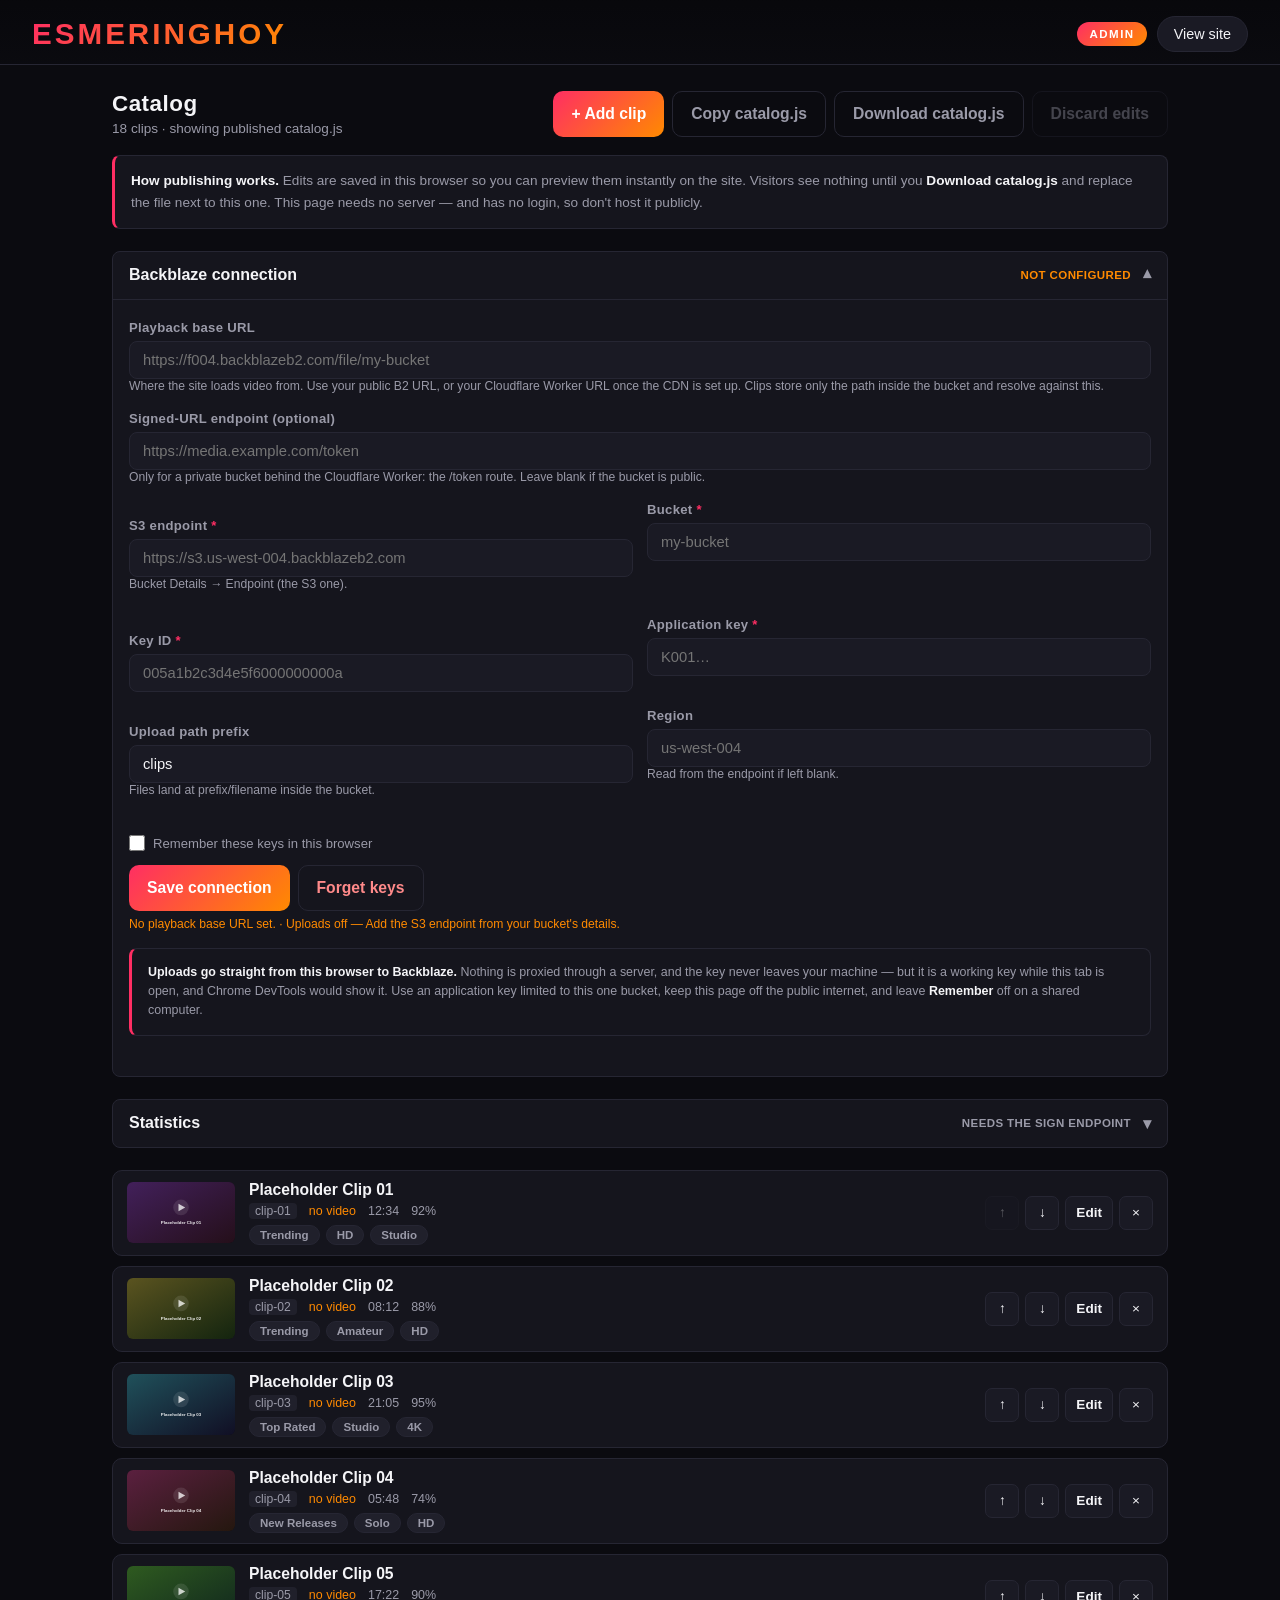
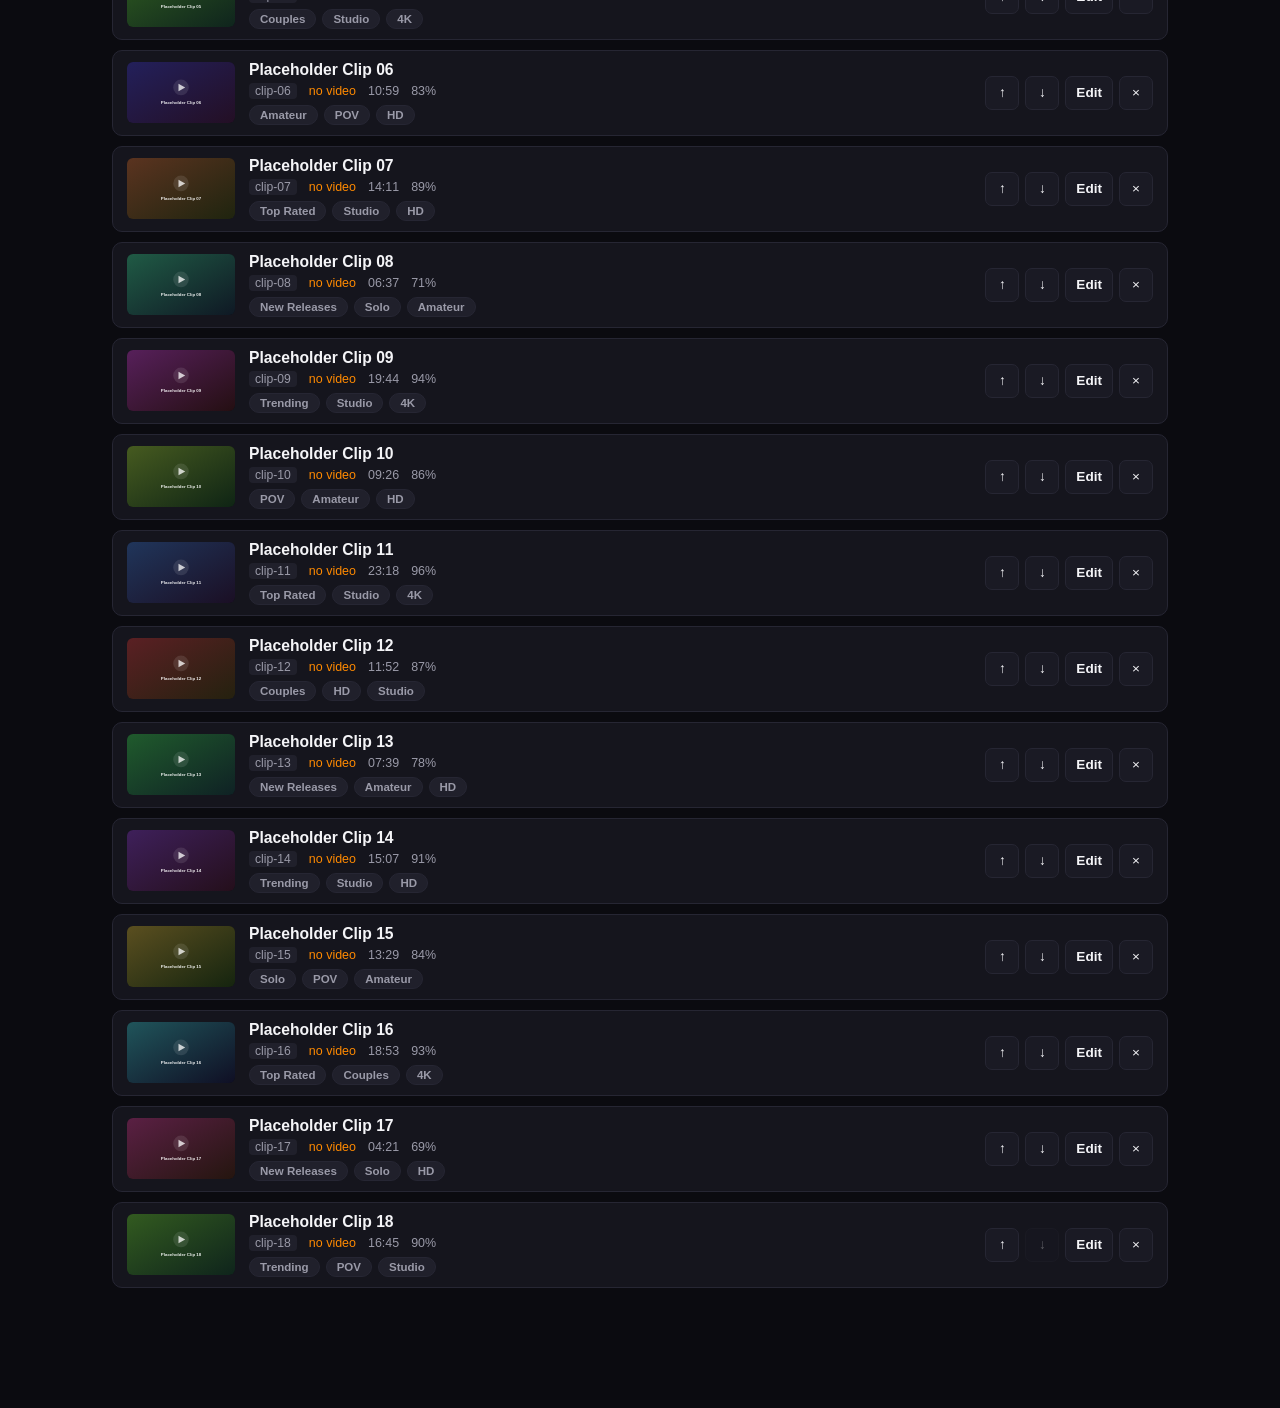
==== admin.html @ 92a1eea9 "Initial commit: catalog site, signed-URL CDN Worker, playback statistics Static video catalog with a" ====
<!DOCTYPE html>
<html lang="en">
<head>
  <meta charset="UTF-8">
  <meta name="viewport" content="width=device-width, initial-scale=1.0, viewport-fit=cover">
  <!-- Keep the admin tool out of search engines -->
  <meta name="robots" content="noindex, nofollow">
  <title>ESMERINGHOY — Catalog Admin</title>
  <link rel="stylesheet" href="style.css">
</head>
<body class="admin-page">

  <div class="site-content">
    <header>
      <div class="brand-row">
        <h1><a href="index.html">ESMERINGHOY</a></h1>
        <div class="search-container">
          <span class="admin-badge">Admin</span>
          <a href="index.html" class="back-btn">View site</a>
        </div>
      </div>
    </header>

    <main class="admin-main">
      <div class="admin-bar">
        <div class="admin-bar-head">
          <h2 class="admin-title">Catalog</h2>
          <p class="admin-status" id="admin-status"></p>
        </div>
        <div class="admin-actions">
          <button type="button" id="btn-add" class="btn-primary">+ Add clip</button>
          <button type="button" id="btn-copy" class="btn-ghost">Copy catalog.js</button>
          <button type="button" id="btn-download" class="btn-ghost">Download catalog.js</button>
          <button type="button" id="btn-reset" class="btn-ghost danger">Discard edits</button>
        </div>
      </div>

      <div class="admin-note">
        <strong>How publishing works.</strong> Edits are saved in this browser so you
        can preview them instantly on the site. Visitors see nothing until you
        <em>Download catalog.js</em> and replace the file next to this one.
        This page needs no server — and has no login, so don't host it publicly.
      </div>

      <details class="admin-panel" id="b2-panel" open>
        <summary>
          <span class="panel-title">Backblaze connection</span>
          <span class="panel-state" id="b2-panel-state"></span>
        </summary>

        <div class="panel-body">
          <div class="field">
            <label for="media-base">Playback base URL</label>
            <input type="text" id="media-base" autocomplete="off"
                   placeholder="https://f004.backblazeb2.com/file/my-bucket">
            <p class="field-hint">
              Where the site loads video from. Use your public B2 URL, or your
              Cloudflare Worker URL once the CDN is set up. Clips store only the
              path inside the bucket and resolve against this.
            </p>
          </div>

          <div class="field">
            <label for="media-sign-endpoint">Signed-URL endpoint (optional)</label>
            <input type="text" id="media-sign-endpoint" autocomplete="off"
                   placeholder="https://media.example.com/token">
            <p class="field-hint">
              Only for a private bucket behind the Cloudflare Worker: the
              /token route. Leave blank if the bucket is public.
            </p>
          </div>

          <div class="field-row">
            <div class="field">
              <label for="b2-endpoint">S3 endpoint <span class="req">*</span></label>
              <input type="text" id="b2-endpoint" autocomplete="off"
                     placeholder="https://s3.us-west-004.backblazeb2.com">
              <p class="field-hint">Bucket Details → Endpoint (the S3 one).</p>
            </div>
            <div class="field">
              <label for="b2-bucket">Bucket <span class="req">*</span></label>
              <input type="text" id="b2-bucket" autocomplete="off" placeholder="my-bucket">
            </div>
          </div>

          <div class="field-row">
            <div class="field">
              <label for="b2-key-id">Key ID <span class="req">*</span></label>
              <input type="text" id="b2-key-id" autocomplete="off" placeholder="005a1b2c3d4e5f6000000000a">
            </div>
            <div class="field">
              <label for="b2-app-key">Application key <span class="req">*</span></label>
              <input type="password" id="b2-app-key" autocomplete="new-password" placeholder="K001…">
            </div>
          </div>

          <div class="field-row">
            <div class="field">
              <label for="b2-prefix">Upload path prefix</label>
              <input type="text" id="b2-prefix" autocomplete="off" placeholder="clips">
              <p class="field-hint">Files land at prefix/filename inside the bucket.</p>
            </div>
            <div class="field">
              <label for="b2-region">Region</label>
              <input type="text" id="b2-region" autocomplete="off" placeholder="us-west-004">
              <p class="field-hint">Read from the endpoint if left blank.</p>
            </div>
          </div>

          <label class="check">
            <input type="checkbox" id="b2-remember">
            Remember these keys in this browser
          </label>

          <div class="admin-actions panel-actions">
            <button type="button" id="btn-save-b2" class="btn-primary">Save connection</button>
            <button type="button" id="btn-forget-b2" class="btn-ghost danger">Forget keys</button>
          </div>

          <p class="field-hint" id="b2-status"></p>

          <div class="admin-note subtle">
            <strong>Uploads go straight from this browser to Backblaze.</strong>
            Nothing is proxied through a server, and the key never leaves your
            machine — but it is a working key while this tab is open, and Chrome
            DevTools would show it. Use an application key limited to this one
            bucket, keep this page off the public internet, and leave
            <em>Remember</em> off on a shared computer.
          </div>
        </div>
      </details>

      <details class="admin-panel" id="stats-panel">
        <summary>
          <span class="panel-title">Statistics</span>
          <span class="panel-state" id="stats-panel-state">not loaded</span>
        </summary>

        <div class="panel-body">
          <div class="field-row">
            <div class="field">
              <label for="stats-endpoint">Statistics endpoint</label>
              <input type="text" id="stats-endpoint" autocomplete="off"
                     placeholder="https://media.example.com/stats">
              <p class="field-hint">
                The Worker's <code>/stats</code> route. Derived from the signed-URL
                endpoint above; set it here only if you have moved it.
              </p>
            </div>
            <div class="field">
              <label for="stats-token">Statistics password <span class="req">*</span></label>
              <input type="password" id="stats-token" autocomplete="new-password" placeholder="STATS_TOKEN">
              <p class="field-hint">
                The <code>STATS_TOKEN</code> you set on the Worker. It stays in this
                browser — it is never written into catalog.js.
              </p>
            </div>
          </div>

          <div class="field-row">
            <div class="field">
              <label for="stats-range">Date range</label>
              <select id="stats-range">
                <option value="1">Today (24 hours)</option>
                <option value="7" selected>Last 7 days</option>
                <option value="30">Last 30 days</option>
                <option value="90">Last 90 days</option>
                <option value="0">All time</option>
              </select>
            </div>
            <div class="field">
              <label for="stats-clip-filter">Single clip</label>
              <select id="stats-clip-filter"><option value="">All clips</option></select>
            </div>
          </div>

          <label class="check">
            <input type="checkbox" id="stats-remember">
            Remember the password in this browser
          </label>

          <label class="check">
            <input type="checkbox" id="stats-self">
            Don't count my own views (this browser only)
          </label>

          <div class="admin-actions panel-actions">
            <button type="button" id="btn-stats-load" class="btn-primary">Load statistics</button>
            <button type="button" id="btn-stats-clear" class="btn-ghost danger">Forget password</button>
          </div>

          <p class="field-hint" id="stats-status"></p>
          <div class="admin-note subtle" id="stats-help" hidden></div>

          <div id="stats-results" hidden>
            <div class="stat-grid" id="stats-totals"></div>

            <h3 class="stat-heading">Views per day</h3>
            <div class="stat-chart" id="stats-daily"></div>

            <h3 class="stat-heading">Per clip</h3>
            <div class="stat-table-wrap">
              <table class="stat-table" id="stats-clips">
                <thead>
                  <tr>
                    <th>Clip</th>
                    <th class="num">Views</th>
                    <th class="num">Watch time</th>
                    <th class="num">Avg/view</th>
                    <th class="num">Finished</th>
                    <th class="num">Viewers</th>
                    <th>Last view</th>
                  </tr>
                </thead>
                <tbody></tbody>
              </table>
            </div>
            <p class="field-hint" id="stats-where"></p>

            <div class="admin-actions panel-actions">
              <button type="button" id="btn-stats-apply" class="btn-ghost">
                Copy measured views into the catalog
              </button>
            </div>
          </div>

          <div class="admin-note subtle">
            <strong>Where these numbers come from.</strong> Every playback session
            reports to the CDN Worker, which stores one row per view and counts
            forward watch time only — up to what the session could really have
            played. The <em>Views</em> field in the clip editor is a separate,
            human-entered number that visitors see on the site; use the button
            above to copy measured views into it when you want them to match.
          </div>
        </div>
      </details>

      <div class="admin-list" id="admin-list"></div>
    </main>
  </div>

  <!-- ---------- clip editor ---------- -->
  <div class="editor-overlay" id="editor" hidden>
    <div class="editor-card" role="dialog" aria-modal="true" aria-labelledby="editor-title">
      <h2 id="editor-title">Add clip</h2>

      <form id="editor-form">
        <div class="field">
          <label for="f-title">Title <span class="req">*</span></label>
          <input type="text" id="f-title" autocomplete="off" required>
        </div>

        <div class="field-row">
          <div class="field">
            <label for="f-id">ID (URL slug)</label>
            <input type="text" id="f-id" autocomplete="off" placeholder="auto from title">
          </div>
          <div class="field">
            <label for="f-duration">Duration</label>
            <input type="text" id="f-duration" autocomplete="off" placeholder="12:34">
          </div>
        </div>

        <div class="field">
          <label for="f-poster">Thumbnail URL</label>
          <input type="text" id="f-poster" autocomplete="off" placeholder="https://… (blank = generated placeholder)">
          <div class="thumb-preview" id="thumb-preview"></div>
        </div>

        <div class="field-row">
          <div class="field">
            <label for="f-views">Views</label>
            <input type="number" id="f-views" min="0" step="1">
          </div>
          <div class="field">
            <label for="f-rating">Rating (0–100)</label>
            <input type="number" id="f-rating" min="0" max="100" step="1">
          </div>
          <div class="field">
            <label for="f-added">Added</label>
            <input type="date" id="f-added">
          </div>
        </div>

        <div class="field">
          <label for="f-tags">Tags</label>
          <input type="text" id="f-tags" autocomplete="off" placeholder="Trending, HD, Studio">
          <p class="field-hint">Comma separated. Tags become the category nav on the site.</p>
        </div>

        <div class="field">
          <label for="f-video">Video URL</label>
          <input type="text" id="f-video" autocomplete="off"
                 placeholder="https://… or clips/myclip.mp4">
          <p class="field-hint" id="f-video-preview"></p>
          <p class="field-hint">
            Paste a full URL, or just the path inside your bucket — it resolves
            against the playback base URL. mp4 and m3u8 both work; an m3u8 gets
            automatic quality switching.
          </p>
        </div>

        <div class="field upload-field" id="upload-field">
          <label>Upload a video file</label>
          <div class="upload-drop" id="upload-drop">
            <p class="upload-hint">Drag a video here, or</p>
            <label class="file-btn" for="f-file">Choose a file</label>
            <input type="file" id="f-file" accept="video/*" hidden>
            <p class="upload-picked" id="upload-picked">No file chosen yet.</p>
          </div>

          <label class="check">
            <input type="checkbox" id="f-grab-poster" checked>
            Grab a thumbnail frame from the video
          </label>

          <div class="upload-actions">
            <button type="button" id="btn-upload" class="btn-primary" disabled>Upload to Backblaze</button>
            <button type="button" id="btn-cancel-upload" class="btn-ghost" hidden>Cancel</button>
          </div>

          <div class="upload-progress" id="upload-progress" hidden>
            <div class="upload-bar" id="upload-bar"></div>
          </div>
          <p class="upload-status" id="upload-status"></p>
        </div>

        <p class="editor-error" id="editor-error" hidden></p>

        <div class="editor-footer">
          <button type="button" id="btn-cancel" class="btn-ghost">Cancel</button>
          <button type="submit" id="btn-save" class="btn-primary">Save clip</button>
        </div>
      </form>
    </div>
  </div>

  <script src="catalog.js"></script>
  <script src="data.js"></script>
  <script src="store.js"></script>
  <script src="signv4.js"></script>
  <script src="admin.js"></script>
</body>
</html>
---- style.css ----
:root {
  --bg-color: #0b0b10;
  --bg-elevated: #15151d;
  --card-bg: #15151d;
  --card-bg-hover: #1c1c26;
  --accent: #ff2e63;
  --accent-2: #ff8a00;
  --accent-grad: linear-gradient(135deg, var(--accent), var(--accent-2));
  --text-main: #f4f4f7;
  --text-muted: #9a9aa8;
  --border-color: #262633;
  --radius: 10px;
}

* {
  box-sizing: border-box;
  margin: 0;
  padding: 0;
  font-family: 'Segoe UI', Tahoma, Geneva, Verdana, sans-serif;
}

[hidden] { display: none !important; }

body {
  background-color: var(--bg-color);
  color: var(--text-main);
  min-height: 100vh;
  padding-bottom: 60px;
}

html.age-locked body {
  overflow: hidden;
}

a { color: inherit; }

/* ---------------- Header ---------------- */
header {
  background: linear-gradient(to bottom, rgba(8, 8, 12, 0.98), rgba(11, 11, 16, 0.94));
  border-bottom: 1px solid var(--border-color);
  position: sticky;
  top: 0;
  z-index: 100;
  backdrop-filter: blur(8px);
}

.brand-row {
  display: flex;
  justify-content: space-between;
  align-items: center;
  gap: 20px;
  padding: 16px 32px 12px;
}

header h1 {
  font-size: 1.85rem;
  font-weight: 800;
  letter-spacing: 3px;
  text-transform: uppercase;
  background: var(--accent-grad);
  -webkit-background-clip: text;
  background-clip: text;
  color: transparent;
}

header h1 a { text-decoration: none; }

.search-container {
  display: flex;
  align-items: center;
  gap: 10px;
  flex-wrap: wrap;
}

#search-input {
  background-color: #1a1a24;
  color: var(--text-main);
  border: 1px solid var(--border-color);
  padding: 10px 18px;
  border-radius: 22px;
  font-size: 0.95rem;
  outline: none;
  width: 260px;
  transition: border-color 0.25s ease, box-shadow 0.25s ease, width 0.25s ease;
}

#search-input:focus {
  border-color: var(--accent);
  box-shadow: 0 0 0 3px rgba(255, 46, 99, 0.18);
  width: 300px;
}

#sort-select {
  background-color: #1a1a24;
  color: var(--text-main);
  border: 1px solid var(--border-color);
  padding: 10px 14px;
  border-radius: 22px;
  font-size: 0.9rem;
  outline: none;
  cursor: pointer;
}

#sort-select:focus { border-color: var(--accent); }

.back-btn {
  color: var(--text-main);
  text-decoration: none;
  background-color: #1a1a24;
  padding: 9px 16px;
  border-radius: 22px;
  border: 1px solid var(--border-color);
  font-size: 0.9rem;
  transition: background 0.25s ease, border-color 0.25s ease;
}

.back-btn:hover {
  background: var(--accent-grad);
  border-color: transparent;
  color: #fff;
}

/* ---------------- Category nav ---------------- */
.category-nav {
  display: flex;
  gap: 6px;
  padding: 0 26px 10px;
  overflow-x: auto;
  scrollbar-width: none;
}

.category-nav::-webkit-scrollbar { display: none; }

.cat-link {
  flex: 0 0 auto;
  text-decoration: none;
  color: var(--text-muted);
  font-size: 0.9rem;
  font-weight: 600;
  padding: 7px 14px;
  border-radius: 18px;
  border: 1px solid transparent;
  transition: all 0.2s ease;
  white-space: nowrap;
}

.cat-link:hover {
  color: var(--text-main);
  background-color: var(--card-bg);
}

.cat-link.active {
  color: #fff;
  background: var(--accent-grad);
}

/* ---------------- Results bar ---------------- */
.results-bar {
  max-width: 1440px;
  margin: 22px auto 0;
  padding: 0 32px;
  display: flex;
  justify-content: space-between;
  align-items: center;
  color: var(--text-muted);
  font-size: 0.9rem;
}

.rta-label {
  font-size: 0.75rem;
  letter-spacing: 1px;
  text-transform: uppercase;
  border: 1px solid var(--border-color);
  border-radius: 12px;
  padding: 4px 10px;
}

/* ---------------- Grid ---------------- */
.container {
  max-width: 1440px;
  margin: 18px auto 0;
  padding: 0 32px;
  display: grid;
  grid-template-columns: repeat(4, 1fr);
  gap: 22px;
}

.video-card {
  background-color: var(--card-bg);
  border-radius: var(--radius);
  overflow: hidden;
  border: 1px solid var(--border-color);
  transition: transform 0.25s ease, box-shadow 0.25s ease, border-color 0.25s ease, background 0.25s ease;
  display: flex;
  flex-direction: column;
}

.video-card.clickable { cursor: pointer; }

.video-card:hover,
.video-card:focus-visible {
  transform: translateY(-6px);
  background-color: var(--card-bg-hover);
  border-color: #3a3a4a;
  box-shadow: 0 14px 28px rgba(0, 0, 0, 0.75), 0 0 18px rgba(255, 46, 99, 0.18);
  outline: none;
}

.thumb {
  position: relative;
  width: 100%;
  padding-bottom: 56.25%; /* 16:9 */
  background-color: #0d0d13;
  overflow: hidden;
}

.poster {
  position: absolute;
  inset: 0;
  width: 100%;
  height: 100%;
  object-fit: cover;
  display: block;
  transition: transform 0.35s ease;
}

.video-card:hover .poster { transform: scale(1.06); }

.badge {
  position: absolute;
  font-size: 0.7rem;
  font-weight: 700;
  letter-spacing: 0.5px;
  padding: 3px 7px;
  border-radius: 5px;
  background: rgba(0, 0, 0, 0.78);
  color: #fff;
}

.badge.quality {
  top: 8px;
  left: 8px;
  background: var(--accent-grad);
  text-transform: uppercase;
}

.badge.duration {
  bottom: 8px;
  right: 8px;
  font-variant-numeric: tabular-nums;
}

.thumb-overlay {
  position: absolute;
  inset: 0;
  display: flex;
  align-items: center;
  justify-content: center;
  background: rgba(8, 8, 12, 0.35);
  opacity: 0;
  transition: opacity 0.25s ease;
}

.video-card:hover .thumb-overlay { opacity: 1; }

.play-icon {
  width: 52px;
  height: 52px;
  border-radius: 50%;
  display: grid;
  place-items: center;
  font-size: 1.1rem;
  color: #fff;
  background: var(--accent-grad);
  padding-left: 4px;
  box-shadow: 0 6px 18px rgba(255, 46, 99, 0.45);
}

.video-info {
  padding: 12px 14px 14px;
  display: flex;
  flex-direction: column;
  gap: 8px;
}

.video-title {
  font-size: 0.98rem;
  font-weight: 600;
  line-height: 1.3;
  color: var(--text-main);
  display: -webkit-box;
  -webkit-line-clamp: 2;
  -webkit-box-orient: vertical;
  overflow: hidden;
}

.video-meta {
  display: flex;
  flex-wrap: wrap;
  gap: 10px;
  font-size: 0.78rem;
  color: var(--text-muted);
}

.tag-chip {
  align-self: flex-start;
  font-size: 0.72rem;
  font-weight: 600;
  text-decoration: none;
  color: var(--text-muted);
  background-color: #20202b;
  border: 1px solid var(--border-color);
  padding: 3px 10px;
  border-radius: 12px;
  transition: all 0.2s ease;
}

.tag-chip:hover {
  color: #fff;
  background: var(--accent-grad);
  border-color: transparent;
}

/* ---------------- Player page ---------------- */
.player-wrapper {
  max-width: 1000px;
  margin: 26px auto;
  padding: 0 22px;
}

.player-heading {
  display: flex;
  align-items: center;
  gap: 12px;
  margin-bottom: 14px;
}

.featured-title {
  font-size: 1.7rem;
  line-height: 1.2;
}

.player-heading .badge.quality {
  position: static;
}

/* ---------------- Native video player ---------------- */
.video-container {
  position: relative;
  width: 100%;
  aspect-ratio: 16 / 9;
  background-color: #000;
  border-radius: var(--radius);
  overflow: hidden;
  border: 1px solid var(--border-color);
}

.vp-video {
  display: block;
  width: 100%;
  height: 100%;
  object-fit: contain;
  background-color: #000;
  cursor: pointer;
}

.vp-message {
  position: absolute;
  inset: 0;
  display: grid;
  place-items: center;
  text-align: center;
  padding: 20px;
  color: var(--text-muted);
  font-size: 0.95rem;
  letter-spacing: 1px;
  text-transform: uppercase;
  background:
    radial-gradient(circle at 50% 40%, rgba(255, 46, 99, 0.14), transparent 60%),
    #08080c;
}

/* ---- control bar ---- */
.vp-controls {
  position: absolute;
  left: 0;
  right: 0;
  bottom: 0;
  display: flex;
  align-items: center;
  gap: 10px;
  padding: 10px 14px calc(10px + env(safe-area-inset-bottom));
  background: linear-gradient(to top, rgba(0, 0, 0, 0.88), rgba(0, 0, 0, 0.45) 55%, transparent);
  transition: opacity 0.25s ease, transform 0.25s ease;
}

.video-container.controls-hidden .vp-controls {
  opacity: 0;
  transform: translateY(8px);
  pointer-events: none;
}

.vp-btn {
  flex: 0 0 auto;
  display: grid;
  place-items: center;
  width: 40px;
  height: 40px;
  padding: 0;
  border: 0;
  border-radius: 50%;
  background: transparent;
  color: #fff;
  cursor: pointer;
  transition: background 0.18s ease, transform 0.12s ease;
}

.vp-btn:hover { background: rgba(255, 255, 255, 0.16); }
.vp-btn:active { transform: scale(0.94); }
.vp-btn:focus-visible { outline: 2px solid #fff; outline-offset: 2px; }

.vp-btn .ico {
  width: 20px;
  height: 20px;
  fill: currentColor;
  display: none;
}

/* Only the icon matching the current player state is shown. */
.video-container:not(.is-playing) .vp-play .ico-play { display: block; }
.video-container.is-playing .vp-play .ico-pause { display: block; }
.video-container:not(.is-muted) .vp-mute .ico-volon { display: block; }
.video-container.is-muted .vp-mute .ico-voloff { display: block; }
.video-container:not(.is-fullscreen) .vp-full .ico-fs { display: block; }
.video-container.is-fullscreen .vp-full .ico-fsexit { display: block; }

/* ---- seek bar (filled portion driven by --progress) ---- */
.vp-seek {
  flex: 1 1 auto;
  min-width: 0;
  height: 4px;
  margin: 0;
  border-radius: 3px;
  cursor: pointer;
  appearance: none;
  -webkit-appearance: none;
  background: linear-gradient(
    to right,
    #fff 0%, #fff var(--progress, 0%),
    rgba(255, 255, 255, 0.32) var(--progress, 0%), rgba(255, 255, 255, 0.32) 100%
  );
}

.vp-seek:disabled { opacity: 0.5; cursor: default; }

.vp-seek::-webkit-slider-thumb {
  -webkit-appearance: none;
  appearance: none;
  width: 13px;
  height: 13px;
  border: 0;
  border-radius: 50%;
  background: #fff;
  box-shadow: 0 0 4px rgba(0, 0, 0, 0.6);
}

.vp-seek::-moz-range-thumb {
  width: 13px;
  height: 13px;
  border: 0;
  border-radius: 50%;
  background: #fff;
}

.vp-seek::-moz-range-track {
  height: 4px;
  border-radius: 3px;
  background: transparent;
}

.vp-time {
  flex: 0 0 auto;
  color: #fff;
  font-size: 0.82rem;
  font-variant-numeric: tabular-nums;
  white-space: nowrap;
  opacity: 0.95;
}

/* ---- fullscreen ---- */
.video-container.is-fullscreen {
  border: 0;
  border-radius: 0;
  aspect-ratio: auto;
  height: 100%;
}

body.has-fullscreen { overflow: hidden; }

.video-details {
  display: flex;
  justify-content: space-between;
  align-items: center;
  flex-wrap: wrap;
  gap: 14px;
  margin-top: 16px;
  padding-bottom: 16px;
  border-bottom: 1px solid var(--border-color);
}

.video-details .video-meta { font-size: 0.85rem; }

.tag-list {
  display: flex;
  flex-wrap: wrap;
  gap: 8px;
}

.player-note {
  margin-top: 14px;
  font-size: 0.85rem;
  color: var(--text-muted);
  background-color: var(--card-bg);
  border: 1px dashed var(--border-color);
  border-radius: 8px;
  padding: 10px 14px;
}

.suggestions-section {
  max-width: 1440px;
  margin: 40px auto 0;
  border-top: 1px solid var(--border-color);
  padding-top: 26px;
}

.section-heading {
  padding: 0 32px;
  color: var(--text-muted);
  font-size: 1.1rem;
  text-transform: uppercase;
  letter-spacing: 1px;
}

.suggestions-section .container { margin-top: 18px; }

/* ---------------- Footer ---------------- */
footer {
  max-width: 1440px;
  margin: 50px auto 0;
  padding: 24px 32px 0;
  border-top: 1px solid var(--border-color);
  color: var(--text-muted);
  font-size: 0.82rem;
  display: flex;
  flex-direction: column;
  gap: 8px;
}

footer code {
  background-color: #1a1a24;
  padding: 1px 6px;
  border-radius: 4px;
  font-size: 0.8rem;
}

.footer-note { opacity: 0.75; }

/* ---------------- Pagination ---------------- */
.pagination-container {
  display: flex;
  justify-content: center;
  align-items: center;
  gap: 8px;
  margin: 36px auto 20px;
  flex-wrap: wrap;
}

.page-btn {
  background-color: #1a1a24;
  color: var(--text-main);
  border: 1px solid var(--border-color);
  padding: 8px 15px;
  border-radius: 8px;
  cursor: pointer;
  font-size: 0.92rem;
  transition: all 0.2s ease;
}

.page-btn:hover:not(:disabled) {
  background: var(--accent-grad);
  border-color: transparent;
}

.page-btn.active {
  background: var(--accent-grad);
  border-color: transparent;
  font-weight: 700;
}

.page-btn:disabled {
  opacity: 0.35;
  cursor: not-allowed;
}

.page-gap { color: var(--text-muted); padding: 0 4px; }

.no-results {
  grid-column: 1 / -1;
  text-align: center;
  color: var(--text-muted);
  font-size: 1.1rem;
  padding: 60px 0;
}

/* ---------------- Age gate ---------------- */
#age-gate {
  position: fixed;
  inset: 0;
  z-index: 9999;
  display: grid;
  place-items: center;
  padding: 24px;
  background:
    radial-gradient(circle at 50% 30%, rgba(255, 46, 99, 0.18), transparent 55%),
    rgba(6, 6, 10, 0.985);
  backdrop-filter: blur(6px);
}

.age-gate-card {
  width: 100%;
  max-width: 520px;
  background-color: var(--bg-elevated);
  border: 1px solid var(--border-color);
  border-radius: 16px;
  padding: 34px 32px 26px;
  text-align: center;
  box-shadow: 0 24px 60px rgba(0, 0, 0, 0.7);
}

.age-gate-badge {
  display: inline-grid;
  place-items: center;
  width: 62px;
  height: 62px;
  margin: 0 auto 16px;
  border-radius: 50%;
  background: var(--accent-grad);
  color: #fff;
  font-weight: 800;
  font-size: 1.15rem;
  letter-spacing: 0.5px;
}

.age-gate-card h2 {
  font-size: 1.5rem;
  margin-bottom: 12px;
  letter-spacing: 0.5px;
}

.age-gate-card p {
  color: var(--text-muted);
  font-size: 0.92rem;
  line-height: 1.55;
}

.age-gate-actions {
  display: flex;
  flex-direction: column;
  gap: 10px;
  margin: 22px 0 14px;
}

.btn-primary,
.btn-ghost {
  border: none;
  border-radius: 10px;
  padding: 13px 18px;
  font-size: 0.98rem;
  font-weight: 700;
  cursor: pointer;
  transition: transform 0.15s ease, opacity 0.2s ease, background 0.2s ease;
}

.btn-primary {
  background: var(--accent-grad);
  color: #fff;
}

.btn-primary:hover { transform: translateY(-1px); }

.btn-ghost {
  background-color: transparent;
  color: var(--text-muted);
  border: 1px solid var(--border-color);
}

.btn-ghost:hover { color: var(--text-main); background-color: #1a1a24; }

.age-gate-fineprint { font-size: 0.75rem !important; opacity: 0.65; }

/* ---------------- Responsive ---------------- */
@media (max-width: 1100px) {
  .container { grid-template-columns: repeat(3, 1fr); }
}

@media (max-width: 820px) {
  .brand-row { flex-direction: column; align-items: stretch; }
  header h1 { text-align: center; }
  .search-container { justify-content: center; }
  #search-input, #search-input:focus { width: 100%; }
  .container { grid-template-columns: repeat(2, 1fr); padding: 0 18px; gap: 16px; }
  .results-bar { padding: 0 18px; }
  .category-nav { padding: 0 14px 10px; }
  .section-heading { padding: 0 18px; }
  footer { padding: 20px 18px 0; }
  .featured-title { font-size: 1.35rem; }
}

@media (max-width: 480px) {
  /* Keep two columns on phones — the standard for a thumbnail grid. */
  .video-details { flex-direction: column; align-items: flex-start; }
}

/* Only the narrowest phones fall back to a single column. */
@media (max-width: 340px) {
  .container { grid-template-columns: 1fr; }
}

/* ==========================================================================
   Admin panel
   ========================================================================== */

.admin-page {
  background-color: var(--bg-color);
}

.admin-main {
  max-width: 1100px;
  margin: 26px auto 60px;
  padding: 0 22px;
}

.admin-badge {
  font-size: 0.72rem;
  font-weight: 800;
  letter-spacing: 1.5px;
  text-transform: uppercase;
  padding: 6px 12px;
  border-radius: 20px;
  color: #fff;
  background: var(--accent-grad);
}

.admin-bar {
  display: flex;
  justify-content: space-between;
  align-items: flex-start;
  flex-wrap: wrap;
  gap: 16px;
  margin-bottom: 18px;
}

.admin-title {
  font-size: 1.4rem;
  letter-spacing: 0.5px;
}

.admin-status {
  font-size: 0.85rem;
  color: var(--text-muted);
  margin-top: 4px;
}

.admin-status.dirty { color: var(--accent-2); }

.admin-actions {
  display: flex;
  flex-wrap: wrap;
  gap: 8px;
}

.btn-ghost.small {
  padding: 7px 13px;
  font-size: 0.82rem;
}

.btn-ghost.danger { color: #ff8a8a; }
.btn-ghost.danger:hover { color: #fff; background-color: #3a1620; }

.btn-ghost:disabled {
  opacity: 0.4;
  cursor: not-allowed;
  background-color: transparent;
  color: var(--text-muted);
}

.admin-note {
  background-color: var(--card-bg);
  border: 1px solid var(--border-color);
  border-left: 3px solid var(--accent);
  border-radius: 8px;
  padding: 14px 16px;
  font-size: 0.85rem;
  line-height: 1.6;
  color: var(--text-muted);
  margin-bottom: 22px;
}

.admin-note strong { color: var(--text-main); }
.admin-note em { color: var(--text-main); font-style: normal; font-weight: 600; }

/* ---- clip rows ---- */
.admin-list {
  display: flex;
  flex-direction: column;
  gap: 10px;
}

.admin-row {
  display: flex;
  align-items: center;
  gap: 14px;
  background-color: var(--card-bg);
  border: 1px solid var(--border-color);
  border-radius: var(--radius);
  padding: 10px 14px;
}

.admin-thumb {
  width: 108px;
  height: 61px;
  object-fit: cover;
  border-radius: 6px;
  background-color: #0d0d13;
  flex: 0 0 auto;
}

.admin-row-body { flex: 1 1 auto; min-width: 0; }

.admin-row-title {
  font-weight: 600;
  font-size: 0.98rem;
  margin-bottom: 5px;
  overflow: hidden;
  text-overflow: ellipsis;
  white-space: nowrap;
}

.admin-row-meta {
  display: flex;
  flex-wrap: wrap;
  gap: 12px;
  font-size: 0.78rem;
  color: var(--text-muted);
  margin-bottom: 7px;
}

.admin-row-meta code {
  background-color: #20202b;
  padding: 1px 6px;
  border-radius: 4px;
  font-size: 0.76rem;
}

.admin-row-tags {
  display: flex;
  flex-wrap: wrap;
  gap: 6px;
}

.admin-row-actions {
  display: flex;
  gap: 6px;
  flex: 0 0 auto;
}

.icon-btn {
  background-color: #1a1a24;
  color: var(--text-main);
  border: 1px solid var(--border-color);
  border-radius: 7px;
  min-width: 34px;
  height: 34px;
  padding: 0 10px;
  font-size: 0.85rem;
  cursor: pointer;
  transition: all 0.18s ease;
}

.icon-btn:hover:not(:disabled) { border-color: var(--accent); }
.icon-btn:disabled { opacity: 0.3; cursor: not-allowed; }
.icon-btn.del:hover { background-color: #3a1620; border-color: #ff5a5a; color: #fff; }
.icon-btn.edit { font-weight: 600; }

/* ---- editor ---- */
.editor-overlay {
  position: fixed;
  inset: 0;
  z-index: 500;
  display: grid;
  place-items: center;
  padding: 22px;
  background: rgba(6, 6, 10, 0.86);
  backdrop-filter: blur(4px);
  overflow-y: auto;
}

.editor-card {
  width: 100%;
  max-width: 720px;
  max-height: 92vh;
  overflow-y: auto;
  background-color: var(--bg-elevated);
  border: 1px solid var(--border-color);
  border-radius: 14px;
  padding: 24px 26px;
  box-shadow: 0 24px 60px rgba(0, 0, 0, 0.7);
}

.editor-card h2 {
  font-size: 1.25rem;
  margin-bottom: 18px;
}

.field { margin-bottom: 16px; }

.field label {
  display: block;
  font-size: 0.82rem;
  font-weight: 600;
  color: var(--text-muted);
  margin-bottom: 6px;
  letter-spacing: 0.3px;
}

.req { color: var(--accent); }

.field input {
  width: 100%;
  background-color: #1a1a24;
  color: var(--text-main);
  border: 1px solid var(--border-color);
  border-radius: 8px;
  padding: 10px 13px;
  font-size: 0.92rem;
  outline: none;
  transition: border-color 0.2s ease, box-shadow 0.2s ease;
}

.field input:focus {
  border-color: var(--accent);
  box-shadow: 0 0 0 3px rgba(255, 46, 99, 0.15);
}

.field-row {
  display: grid;
  grid-template-columns: repeat(2, 1fr);
  gap: 14px;
}

.field-row:has(> .field:nth-child(3)) {
  grid-template-columns: repeat(3, 1fr);
}

.field-hint {
  font-size: 0.76rem;
  color: var(--text-muted);
  margin: -2px 0 8px;
  line-height: 1.5;
}

.thumb-preview { margin-top: 10px; }

.thumb-preview img {
  width: 200px;
  max-width: 100%;
  aspect-ratio: 16 / 9;
  object-fit: cover;
  border-radius: 8px;
  border: 1px solid var(--border-color);
  display: block;
}

/* ---- media base URL ---- */
.admin-media {
  display: flex;
  align-items: flex-end;
  flex-wrap: wrap;
  gap: 10px;
  background-color: var(--card-bg);
  border: 1px solid var(--border-color);
  border-radius: 8px;
  padding: 14px 16px;
  margin-bottom: 22px;
}

.admin-media .field { flex: 1 1 320px; margin-bottom: 0; }
.admin-media .field-hint { flex: 1 0 100%; margin: 0; }
.field-hint.warn { color: var(--accent-2); }

.admin-row-meta .ok { color: #63d29a; }
.admin-row-meta .warn { color: var(--accent-2); }

.editor-error {
  color: #ff8a8a;
  font-size: 0.85rem;
  margin-bottom: 12px;
}

.editor-footer {
  display: flex;
  justify-content: flex-end;
  gap: 10px;
  margin-top: 22px;
  padding-top: 18px;
  border-top: 1px solid var(--border-color);
}

@media (max-width: 820px) {
  .admin-row { flex-wrap: wrap; }
  .admin-row-actions { width: 100%; justify-content: flex-end; }
  .field-row,
  .field-row:has(> .field:nth-child(3)) { grid-template-columns: 1fr; }
  .admin-actions { width: 100%; }
  .admin-actions .btn-primary,
  .admin-actions .btn-ghost { flex: 1 1 auto; }
  .admin-media { flex-direction: column; align-items: stretch; }
  .admin-media .btn-ghost { width: 100%; }
}

@media (max-width: 480px) {
  .admin-main { padding: 0 12px; }
  .admin-thumb { width: 84px; height: 47px; }
  .admin-row { padding: 10px; }
  .icon-btn { min-width: 40px; height: 40px; }
  .editor-card { padding: 18px 16px; }
  .editor-overlay { padding: 10px; }
  .admin-bar-head { width: 100%; }
}

/* ==========================================================================
   Mobile
   ========================================================================== */

@media (max-width: 820px) {
  .container { gap: 14px; }
  .player-wrapper { padding: 0 14px; margin: 20px auto; }
  footer { font-size: 0.78rem; }
}

/* Player: touch-sized controls and safe-area aware padding */
@media (max-width: 640px) {
  .player-wrapper { padding: 0 12px; margin: 16px auto; }
  .video-container { border-radius: 8px; }

  .vp-controls {
    gap: 8px;
    padding: 8px 10px calc(8px + env(safe-area-inset-bottom));
  }

  .vp-btn { width: 44px; height: 44px; }
  .vp-btn .ico { width: 22px; height: 22px; }

  /* Taller hit area for thumbs */
  .vp-seek { height: 6px; border-radius: 4px; }
  .vp-seek::-webkit-slider-thumb { width: 16px; height: 16px; }
  .vp-seek::-moz-range-thumb { width: 16px; height: 16px; }

  .vp-time { font-size: 0.74rem; }
  .featured-title { font-size: 1.18rem; }
  .player-heading { margin-bottom: 10px; }
  .video-details { gap: 10px; margin-top: 12px; }
  .suggestions-section .container { padding: 0 12px; }
}

@media (max-width: 400px) {
  /* Keep 44px touch targets — only tighten spacing. */
  .vp-controls { gap: 6px; padding-left: 8px; padding-right: 8px; }
  .vp-time { font-size: 0.74rem; }
}

/* ==========================================================================
   Portrait / vertical clips
   --------------------------------------------------------------------------
   A 9:16 phone clip in a 16:9 frame is mostly black bars. When the player sees
   a clip taller than it is wide it switches the container to that clip's own
   shape: player.html measures the video and sets --vp-w / --vp-h, capped so the
   player always fits the viewport without scrolling.
   ========================================================================== */

.video-container.is-portrait {
  aspect-ratio: auto;
  width: var(--vp-w, 100%);
  height: var(--vp-h, auto);
  max-width: 100%;
  margin: 0 auto;
}

/* Fullscreen and portrait do not mix: fullscreen is always the whole screen. */
.video-container.is-portrait.is-fullscreen {
  width: 100%;
  height: 100%;
  margin: 0;
}

/* Portrait clips are narrow, so the control bar has less room — keep the time
   readout from pushing the buttons off-screen. */
.video-container.is-portrait .vp-controls { gap: 8px; padding-left: 10px; padding-right: 10px; }
.video-container.is-portrait .vp-time { font-size: 0.76rem; }

@media (max-width: 640px) {
  /* Leave headroom for the title, controls and the suggestion row below. */
  .video-container.is-portrait { border-radius: 10px; }
  .video-container.is-portrait .vp-controls { gap: 6px; padding-left: 8px; padding-right: 8px; }
}

/* ==========================================================================
   Admin: Backblaze connection panel
   ========================================================================== */

.admin-panel {
  background-color: var(--card-bg);
  border: 1px solid var(--border-color);
  border-radius: 8px;
  margin-bottom: 22px;
}

.admin-panel > summary {
  display: flex;
  align-items: center;
  justify-content: space-between;
  gap: 12px;
  padding: 14px 16px;
  cursor: pointer;
  font-weight: 600;
  list-style: none;
}

.admin-panel > summary::-webkit-details-marker { display: none; }

.admin-panel > summary::after {
  content: "▾";
  color: var(--text-muted);
  transition: transform 0.18s ease;
}

.admin-panel[open] > summary::after { transform: rotate(180deg); }

.panel-title { font-size: 1rem; }

.panel-state {
  margin-left: auto;
  font-size: 0.72rem;
  font-weight: 600;
  letter-spacing: 0.4px;
  text-transform: uppercase;
  color: var(--text-muted);
}

.panel-state.warn { color: var(--accent-2); }

.panel-body {
  padding: 4px 16px 18px;
  border-top: 1px solid var(--border-color);
}

.panel-body .field:first-child { margin-top: 16px; }

.panel-actions { margin: 14px 0 6px; }

.admin-note.subtle {
  margin-top: 14px;
  font-size: 0.78rem;
  line-height: 1.55;
}

.field-hint.ok { color: #63d29a; }

/* ==========================================================================
   Admin: upload control
   ========================================================================== */

.upload-field { margin-top: 4px; }

.upload-drop {
  display: flex;
  flex-wrap: wrap;
  align-items: center;
  gap: 10px;
  border: 1px dashed var(--border-color);
  border-radius: 8px;
  padding: 14px 16px;
  margin-top: 8px;
  background-color: rgba(255, 255, 255, 0.02);
  transition: border-color 0.18s ease, background-color 0.18s ease;
}

.upload-drop.dragging {
  border-color: var(--accent);
  background-color: rgba(255, 46, 99, 0.08);
}

.upload-hint,
.upload-picked {
  font-size: 0.82rem;
  color: var(--text-muted);
}

.upload-picked {
  flex: 1 1 100%;
  margin: 0;
  color: var(--text-main);
  font-variant-numeric: tabular-nums;
  word-break: break-all;
}

.file-btn {
  display: inline-block;
  padding: 8px 14px;
  border-radius: 8px;
  border: 1px solid var(--border-color);
  background-color: var(--card-bg-hover);
  color: var(--text-main);
  font-size: 0.85rem;
  font-weight: 600;
  cursor: pointer;
}

.file-btn:hover { border-color: var(--accent); }

.check {
  display: flex;
  align-items: center;
  gap: 8px;
  margin-top: 12px;
  font-size: 0.82rem;
  color: var(--text-muted);
  cursor: pointer;
}

.check input { width: 16px; height: 16px; accent-color: var(--accent); cursor: pointer; }

.upload-actions {
  display: flex;
  gap: 10px;
  margin-top: 14px;
}

.upload-progress {
  height: 6px;
  border-radius: 4px;
  background-color: rgba(255, 255, 255, 0.10);
  overflow: hidden;
  margin-top: 12px;
}

.upload-bar {
  height: 100%;
  width: 0;
  background: var(--accent-grad);
  transition: width 0.15s ease;
}

.upload-status {
  margin-top: 10px;
  font-size: 0.82rem;
  color: var(--text-muted);
  white-space: pre-line; /* upload results print the URL on its own line */
  word-break: break-all;
}

.upload-status.ok { color: #63d29a; }
.upload-status.warn { color: var(--accent-2); }
.upload-status.error { color: #ff8a8a; }

@media (max-width: 480px) {
  .upload-drop { padding: 12px; }
  .upload-actions { flex-direction: column; }
  .upload-actions .btn-primary,
  .upload-actions .btn-ghost { width: 100%; }
}

/* ==========================================================================
   Admin: statistics
   ========================================================================== */

.stat-grid {
  display: grid;
  grid-template-columns: repeat(auto-fit, minmax(140px, 1fr));
  gap: 10px;
  margin: 16px 0 4px;
}

.stat-card {
  background-color: rgba(255, 255, 255, 0.03);
  border: 1px solid var(--border-color);
  border-radius: 8px;
  padding: 12px 14px;
}

.stat-label {
  font-size: 0.7rem;
  font-weight: 700;
  letter-spacing: 0.6px;
  text-transform: uppercase;
  color: var(--text-muted);
}

.stat-value {
  margin-top: 4px;
  font-size: 1.4rem;
  font-weight: 700;
  color: var(--text-main);
  font-variant-numeric: tabular-nums;
}

.stat-note,
.stat-empty {
  font-size: 0.72rem;
  color: var(--text-muted);
  margin-top: 2px;
}

.stat-heading {
  margin: 22px 0 10px;
  font-size: 0.86rem;
  font-weight: 700;
  letter-spacing: 0.3px;
  text-transform: uppercase;
  color: var(--text-muted);
}

.stat-bar-row {
  display: grid;
  grid-template-columns: 92px 1fr 108px;
  align-items: center;
  gap: 10px;
  padding: 3px 0;
  font-size: 0.78rem;
}

.stat-bar-day {
  color: var(--text-muted);
  font-variant-numeric: tabular-nums;
}

.stat-bar-track {
  height: 8px;
  border-radius: 5px;
  background-color: rgba(255, 255, 255, 0.07);
  overflow: hidden;
}

.stat-bar-fill {
  display: block;
  height: 100%;
  background: var(--accent-grad);
}

.stat-bar-value {
  text-align: right;
  color: var(--text-main);
  font-variant-numeric: tabular-nums;
  white-space: nowrap;
}

.stat-bar-value em {
  font-style: normal;
  color: var(--text-muted);
  margin-left: 4px;
}

.stat-table-wrap {
  overflow-x: auto;
  border: 1px solid var(--border-color);
  border-radius: 8px;
}

.stat-table {
  width: 100%;
  border-collapse: collapse;
  font-size: 0.8rem;
}

.stat-table th,
.stat-table td {
  padding: 9px 12px;
  text-align: left;
  border-bottom: 1px solid var(--border-color);
  white-space: nowrap;
}

.stat-table thead th {
  font-size: 0.68rem;
  letter-spacing: 0.6px;
  text-transform: uppercase;
  color: var(--text-muted);
}

.stat-table tbody tr:last-child td { border-bottom: none; }

.stat-table .num { text-align: right; font-variant-numeric: tabular-nums; }
.stat-table a { color: var(--text-main); text-decoration: none; }
.stat-table a:hover { color: var(--accent); }

#stats-clip-filter,
#stats-range {
  width: 100%;
  padding: 9px 12px;
  border-radius: 8px;
  border: 1px solid var(--border-color);
  background-color: var(--card-bg-hover);
  color: var(--text-main);
  font-size: 0.85rem;
}

#stats-clip-filter:focus,
#stats-range:focus { outline: 1px solid var(--accent); }

@media (max-width: 560px) {
  .stat-bar-row { grid-template-columns: 78px 1fr; }
  .stat-bar-value { grid-column: 2; text-align: left; }
}
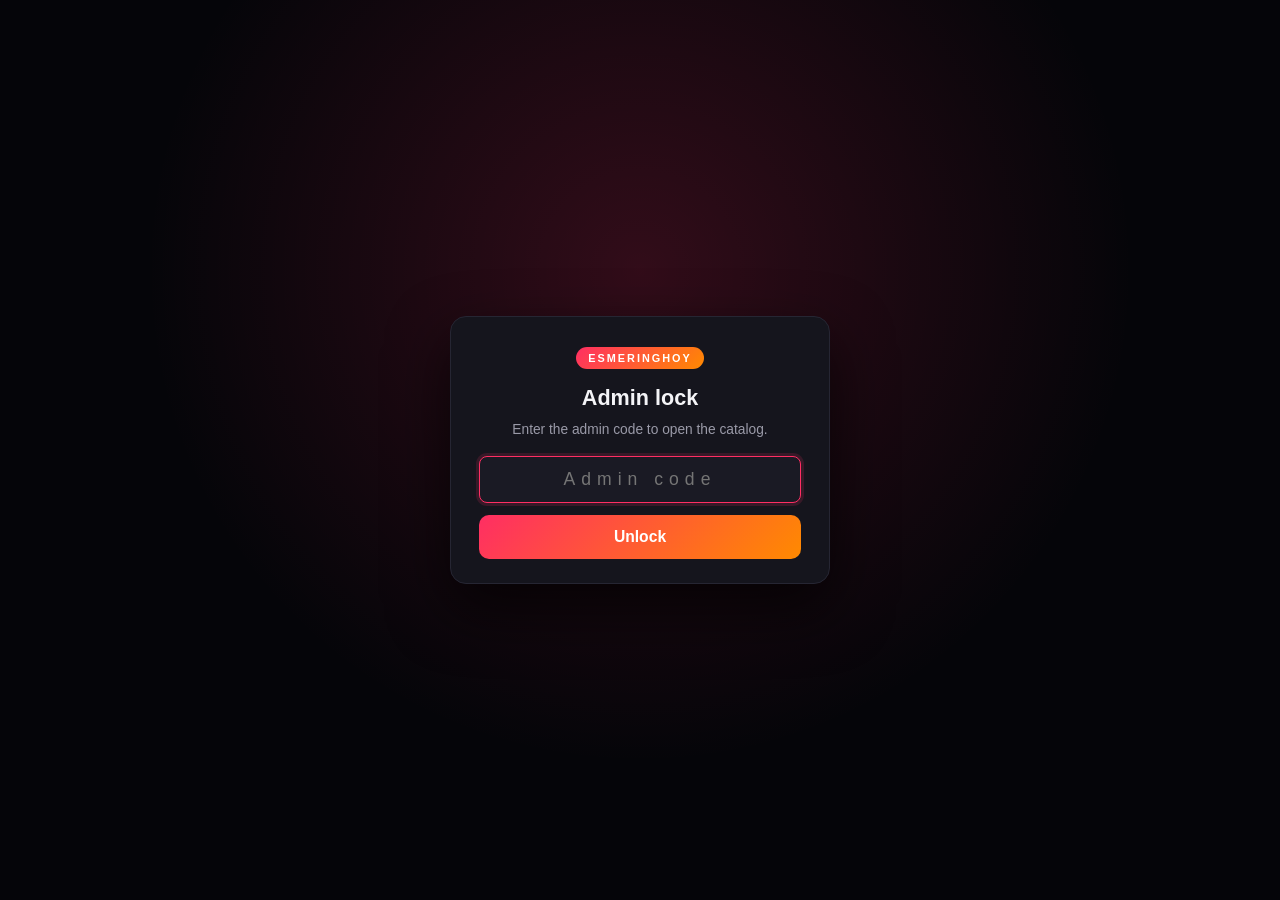
==== commit c1951ef6: "Add files via upload" ====
--- a/admin.html
+++ b/admin.html
@@ -1,19 +1,32 @@
 <!DOCTYPE html>
-<html lang="en">
+<html lang="en" class="admin-locked">
 <head>
   <meta charset="UTF-8">
   <meta name="viewport" content="width=device-width, initial-scale=1.0, viewport-fit=cover">
   <!-- Keep the admin tool out of search engines -->
   <meta name="robots" content="noindex, nofollow">
   <title>ESMERINGHOY — Catalog Admin</title>
+  <link rel="icon" type="image/svg+xml" href="assets/branding/favicon.svg">
   <link rel="stylesheet" href="style.css">
 </head>
 <body class="admin-page">
 
+  <div class="admin-lock" id="admin-lock">
+    <form class="admin-lock-card" id="admin-lock-form">
+      <span class="admin-lock-badge">ESMERINGHOY</span>
+      <h2>Admin lock</h2>
+      <p>Enter the admin code to open the catalog.</p>
+      <input type="password" id="admin-code" inputmode="numeric" autocomplete="off"
+             maxlength="12" placeholder="Admin code" aria-label="Admin code" required>
+      <p class="admin-lock-error" id="admin-lock-error" hidden>Wrong code. Try again.</p>
+      <button type="submit" class="btn-primary">Unlock</button>
+    </form>
+  </div>
+
   <div class="site-content">
     <header>
       <div class="brand-row">
-        <h1><a href="index.html">ESMERINGHOY</a></h1>
+        <h1 class="brand-heading"><a href="index.html" aria-label="ESMERINGHOY — home"><img class="brand-logo" src="assets/branding/esmeringhoy-logo-horizontal.svg" alt="ESMERINGHOY" width="1097" height="200"></a></h1>
         <div class="search-container">
           <span class="admin-badge">Admin</span>
           <a href="index.html" class="back-btn">View site</a>
@@ -29,18 +42,26 @@
         </div>
         <div class="admin-actions">
           <button type="button" id="btn-add" class="btn-primary">+ Add clip</button>
+          <button type="button" id="btn-publish" class="btn-primary">Publish live</button>
           <button type="button" id="btn-copy" class="btn-ghost">Copy catalog.js</button>
           <button type="button" id="btn-download" class="btn-ghost">Download catalog.js</button>
           <button type="button" id="btn-reset" class="btn-ghost danger">Discard edits</button>
         </div>
+        <p class="publish-status" id="publish-status" aria-live="polite"></p>
       </div>
 
       <div class="admin-note">
-        <strong>How publishing works.</strong> Edits are saved in this browser so you
-        can preview them instantly on the site. Visitors see nothing until you
-        <em>Download catalog.js</em> and replace the file next to this one.
-        This page needs no server — and has no login, so don't host it publicly.
+        <strong>How publishing works.</strong> Everything is entered as links —
+        thumbnail, video parts and photos. A new title is saved <em>at the top</em>
+        of the catalog, so the latest upload appears first. Edits are saved in this
+        browser immediately for preview; click <em>Publish live</em> to send the
+        catalog to the site, and every page picks it up on the next load without a
+        redeploy. Copy/Download stay available as offline backups. The lock screen
+        and publish code are client-side screens, not server security, so keep
+        <code>admin.html</code> out of search results and casual hands.
       </div>
+
+      <p class="publish-state" id="publish-state" aria-live="polite">Checking what visitors see…</p>
 
       <details class="admin-panel" id="b2-panel" open>
         <summary>
@@ -250,6 +271,12 @@
           <input type="text" id="f-title" autocomplete="off" required>
         </div>
 
+        <div class="field">
+          <label for="f-description">Description</label>
+          <textarea id="f-description" rows="3"
+                    placeholder="Shown under the title on the player."></textarea>
+        </div>
+
         <div class="field-row">
           <div class="field">
             <label for="f-id">ID (URL slug)</label>
@@ -289,16 +316,33 @@
         </div>
 
         <div class="field">
-          <label for="f-video">Video URL</label>
-          <input type="text" id="f-video" autocomplete="off"
-                 placeholder="https://… or clips/myclip.mp4">
+          <label>Video links <span class="req">*</span></label>
+          <div class="link-list" id="video-links"></div>
+          <div class="link-actions">
+            <button type="button" id="add-video-link" class="btn-ghost">+ Add video</button>
+          </div>
           <p class="field-hint" id="f-video-preview"></p>
           <p class="field-hint">
-            Paste a full URL, or just the path inside your bucket — it resolves
-            against the playback base URL. mp4 and m3u8 both work; an m3u8 gets
-            automatic quality switching.
+            Video 1 plays first, then video 2, and so on — parts play in exactly this
+            order. Full links or bucket paths both work; mp4 and m3u8 are supported.
           </p>
         </div>
+
+        <div class="field">
+          <label>Photo links</label>
+          <div class="link-list" id="photo-links"></div>
+          <div class="link-actions">
+            <button type="button" id="add-photo-link" class="btn-ghost">+ Add photo</button>
+          </div>
+          <p class="field-hint">
+            Photos appear in the gallery below the clips, in this order; viewers can
+            hide and show them.
+          </p>
+        </div>
+
+        <p class="field-hint" id="f-new-hint" hidden>
+          New titles are placed first, so this upload becomes the latest on the site.
+        </p>
 
         <div class="field upload-field" id="upload-field">
           <label>Upload a video file</label>
--- a/style.css
+++ b/style.css
@@ -65,6 +65,24 @@
 
 header h1 a { text-decoration: none; }
 
+/* The wordmark is an image, not styled text: the custom lettering lives in
+   assets/branding and stays editable as SVG. */
+header h1.brand-heading {
+  background: none;
+  -webkit-background-clip: border-box;
+  background-clip: border-box;
+  color: var(--text-main);
+  letter-spacing: normal;
+  line-height: 0;
+}
+
+.brand-logo {
+  display: block;
+  height: 44px;
+  width: auto;
+  max-width: 100%;
+}
+
 .search-container {
   display: flex;
   align-items: center;
@@ -332,7 +350,100 @@
   display: flex;
   align-items: center;
   gap: 12px;
+  margin: 20px 0 10px;
+}
+
+/* Title and description sit under the player, not above it. */
+.video-description {
+  max-width: 78ch;
   margin-bottom: 14px;
+  color: var(--text-muted);
+  font-size: 0.95rem;
+  line-height: 1.65;
+}
+
+.engagement-bar {
+  display: flex;
+  align-items: center;
+  justify-content: space-between;
+  flex-wrap: wrap;
+  gap: 12px;
+  margin: 4px 0 22px;
+  padding-bottom: 16px;
+  border-bottom: 1px solid var(--border-color);
+}
+
+.live-views {
+  display: inline-flex;
+  align-items: center;
+  gap: 8px;
+  color: var(--text-muted);
+  font-size: 0.85rem;
+  letter-spacing: 0.3px;
+}
+
+.live-views::before {
+  content: "";
+  width: 7px;
+  height: 7px;
+  border-radius: 50%;
+  background-color: #3ddc84;
+  box-shadow: 0 0 0 4px rgba(61, 220, 132, 0.14);
+  animation: live-pulse 2s ease-in-out infinite;
+}
+
+@keyframes live-pulse {
+  0%, 100% { box-shadow: 0 0 0 4px rgba(61, 220, 132, 0.14); }
+  50% { box-shadow: 0 0 0 7px rgba(61, 220, 132, 0.04); }
+}
+
+.vote-bar {
+  display: flex;
+  gap: 8px;
+}
+
+.vote-btn {
+  display: inline-flex;
+  align-items: center;
+  gap: 8px;
+  padding: 8px 14px;
+  border: 1px solid var(--border-color);
+  border-radius: 999px;
+  background-color: var(--card-bg);
+  color: var(--text-main);
+  font-size: 0.85rem;
+  font-weight: 600;
+  cursor: pointer;
+  transition: background 0.18s ease, border-color 0.18s ease, color 0.18s ease;
+}
+
+.vote-btn:hover {
+  background-color: var(--card-bg-hover);
+  border-color: var(--accent);
+}
+
+.vote-btn:focus-visible {
+  outline: 2px solid var(--accent);
+  outline-offset: 2px;
+}
+
+.vote-btn.active {
+  border-color: var(--accent);
+  color: #fff;
+  background-color: rgba(255, 46, 99, 0.2);
+}
+
+.vote-count {
+  min-width: 1.5em;
+  padding: 1px 6px;
+  border-radius: 999px;
+  background-color: rgba(255, 255, 255, 0.08);
+  font-size: 0.78rem;
+  text-align: center;
+}
+
+.vote-btn.active .vote-count {
+  background-color: rgba(255, 46, 99, 0.3);
 }
 
 .featured-title {
@@ -379,6 +490,60 @@
     radial-gradient(circle at 50% 40%, rgba(255, 46, 99, 0.14), transparent 60%),
     #08080c;
 }
+
+/* ---- playback failure ---- */
+/* A diagnosis is prose, not a label: sentence case, readable line length, and
+   the one line a site owner needs (the code) set apart from the one a viewer
+   needs (what to do). */
+.vp-message.has-failure {
+  padding: 28px;
+  text-transform: none;
+  letter-spacing: normal;
+  overflow: auto;
+}
+
+.vp-failure {
+  display: flex;
+  flex-direction: column;
+  align-items: center;
+  gap: 9px;
+  max-width: 36rem;
+  margin: 0 auto;
+}
+
+.vp-failure-title {
+  font-size: 1.05rem;
+  font-weight: 700;
+  color: var(--text-main);
+}
+
+.vp-failure-detail {
+  font-size: 0.92rem;
+  line-height: 1.55;
+  color: var(--text-muted);
+}
+
+.vp-failure-hint {
+  font-size: 0.88rem;
+  line-height: 1.55;
+  color: var(--accent-2);
+}
+
+.vp-failure-op {
+  font-family: ui-monospace, SFMono-Regular, Menlo, Consolas, monospace;
+  font-size: 0.72rem;
+  line-height: 1.5;
+  color: #8a8a99;
+  background-color: rgba(255, 255, 255, 0.035);
+  border: 1px solid var(--border-color);
+  border-radius: 6px;
+  padding: 6px 9px;
+  max-width: 100%;
+  overflow-wrap: anywhere;
+  text-align: left;
+}
+
+.vp-failure .btn-ghost { margin-top: 4px; }
 
 /* ---- control bar ---- */
 .vp-controls {
@@ -543,6 +708,503 @@
 
 .suggestions-section .container { margin-top: 18px; }
 
+/* ---------------- Clips + gallery ---------------- */
+.clip-section,
+.gallery-section { margin-top: 18px; }
+
+.section-label {
+  display: flex;
+  align-items: center;
+  gap: 8px;
+  margin-bottom: 10px;
+  font-size: 0.78rem;
+  font-weight: 700;
+  letter-spacing: 1.2px;
+  text-transform: uppercase;
+  color: var(--text-muted);
+}
+
+.section-count {
+  display: inline-grid;
+  place-items: center;
+  min-width: 22px;
+  height: 20px;
+  padding: 0 7px;
+  border-radius: 10px;
+  background-color: #20202b;
+  border: 1px solid var(--border-color);
+  color: var(--text-main);
+  font-size: 0.7rem;
+  letter-spacing: 0;
+}
+
+/* ---- part buttons under the player ---- */
+.clip-strip {
+  display: flex;
+  gap: 8px;
+  overflow-x: auto;
+  padding: 2px 2px 10px;
+  scrollbar-width: thin;
+  scrollbar-color: #33334a transparent;
+}
+
+.clip-strip::-webkit-scrollbar { height: 6px; }
+.clip-strip::-webkit-scrollbar-thumb { background-color: #33334a; border-radius: 3px; }
+
+.clip-btn {
+  flex: 0 0 auto;
+  min-width: 46px;
+  padding: 8px 14px;
+  border-radius: 20px;
+  border: 1px solid var(--border-color);
+  background-color: #1a1a24;
+  color: var(--text-main);
+  font-size: 0.84rem;
+  font-weight: 600;
+  font-variant-numeric: tabular-nums;
+  cursor: pointer;
+  transition: background 0.18s ease, border-color 0.18s ease, color 0.18s ease, transform 0.12s ease;
+}
+
+.clip-btn:hover {
+  border-color: var(--accent);
+  background-color: var(--card-bg-hover);
+}
+
+.clip-btn:active { transform: scale(0.96); }
+
+.clip-btn.active {
+  background: var(--accent-grad);
+  border-color: transparent;
+  color: #fff;
+  box-shadow: 0 4px 14px rgba(255, 46, 99, 0.35);
+}
+
+.clip-btn:focus-visible {
+  outline: 2px solid var(--accent);
+  outline-offset: 2px;
+}
+
+/* ---- photo gallery ---- */
+.gallery-grid {
+  display: grid;
+  grid-template-columns: repeat(auto-fill, minmax(112px, 1fr));
+  gap: 8px;
+}
+
+.gallery-item {
+  position: relative;
+  padding: 0;
+  border: 1px solid var(--border-color);
+  border-radius: 8px;
+  background-color: #0d0d13;
+  overflow: hidden;
+  aspect-ratio: 1 / 1;
+  cursor: zoom-in;
+  transition: border-color 0.2s ease, box-shadow 0.2s ease, transform 0.2s ease;
+}
+
+.gallery-item:focus-visible {
+  outline: 2px solid var(--accent);
+  outline-offset: 2px;
+}
+
+.gallery-img {
+  display: block;
+  width: 100%;
+  height: 100%;
+  object-fit: cover;
+  transition: filter 0.25s ease, transform 0.3s ease;
+}
+
+.gallery-item:hover {
+  border-color: var(--accent);
+  box-shadow: 0 8px 20px rgba(0, 0, 0, 0.6);
+  transform: translateY(-2px);
+}
+
+.gallery-item:hover .gallery-img { transform: scale(1.05); }
+
+/* Hovering one photo blurs and dims its neighbours, so the one under the
+   pointer is the only thing in focus. */
+.gallery-grid:hover .gallery-item:not(:hover) .gallery-img {
+  filter: blur(2.5px) brightness(0.5);
+  transform: scale(0.97);
+}
+
+/* ---- full-screen photo viewer ---- */
+body.has-lightbox { overflow: hidden; }
+
+.lightbox {
+  position: fixed;
+  inset: 0;
+  z-index: 5000;
+  display: grid;
+  place-items: center;
+  padding: 56px 72px;
+  background: rgba(6, 6, 10, 0.72);
+  -webkit-backdrop-filter: blur(18px) saturate(120%);
+  backdrop-filter: blur(18px) saturate(120%);
+  cursor: zoom-out;
+}
+
+.lightbox-img {
+  max-width: 100%;
+  max-height: 100%;
+  object-fit: contain;
+  border-radius: 8px;
+  box-shadow: 0 24px 70px rgba(0, 0, 0, 0.8);
+  cursor: default;
+}
+
+.lightbox-caption {
+  position: absolute;
+  left: 0;
+  right: 0;
+  bottom: 20px;
+  text-align: center;
+  color: var(--text-muted);
+  font-size: 0.82rem;
+  letter-spacing: 0.5px;
+  pointer-events: none;
+}
+
+.lightbox-close,
+.lightbox-nav {
+  position: absolute;
+  display: grid;
+  place-items: center;
+  width: 44px;
+  height: 44px;
+  border: 1px solid var(--border-color);
+  border-radius: 50%;
+  background-color: rgba(20, 20, 28, 0.82);
+  color: #fff;
+  font-size: 1.4rem;
+  line-height: 1;
+  cursor: pointer;
+  transition: background 0.18s ease, border-color 0.18s ease, transform 0.12s ease;
+}
+
+.lightbox-close:hover,
+.lightbox-nav:hover {
+  background: var(--accent-grad);
+  border-color: transparent;
+}
+
+.lightbox-close:active,
+.lightbox-nav:active { transform: scale(0.94); }
+
+.lightbox-close {
+  top: 16px;
+  right: 16px;
+  font-size: 1.6rem;
+}
+
+.lightbox-nav {
+  top: 50%;
+  transform: translateY(-50%);
+  font-size: 2rem;
+  padding-bottom: 4px;
+}
+
+.lightbox-nav:active { transform: translateY(-50%) scale(0.94); }
+.lightbox-prev { left: 16px; }
+.lightbox-next { right: 16px; }
+
+@media (max-width: 640px) {
+  .gallery-grid { grid-template-columns: repeat(auto-fill, minmax(96px, 1fr)); gap: 6px; }
+  .lightbox { padding: 60px 14px 48px; }
+  .lightbox-nav { top: auto; bottom: 14px; transform: none; width: 38px; height: 38px; }
+  .lightbox-nav:active { transform: scale(0.94); }
+  .lightbox-prev { left: 14px; }
+  .lightbox-next { right: 14px; }
+  .lightbox-caption { bottom: 22px; }
+}
+
+/* ---------------- Section headers, more like this, comments ---------------- */
+.section-head {
+  display: flex;
+  align-items: center;
+  justify-content: space-between;
+  gap: 12px;
+  flex-wrap: wrap;
+  margin-bottom: 10px;
+}
+
+.section-head .section-label { margin-bottom: 0; }
+
+.section-toggle {
+  flex: 0 0 auto;
+  padding: 7px 14px;
+  border-radius: 18px;
+  border: 1px solid var(--border-color);
+  background-color: #1a1a24;
+  color: var(--text-main);
+  font-size: 0.8rem;
+  font-weight: 600;
+  cursor: pointer;
+  transition: background 0.18s ease, border-color 0.18s ease, color 0.18s ease;
+}
+
+.section-toggle:hover {
+  border-color: var(--accent);
+  background-color: var(--card-bg-hover);
+}
+
+.section-toggle:focus-visible {
+  outline: 2px solid var(--accent);
+  outline-offset: 2px;
+}
+
+.more-section { margin-top: 24px; }
+
+.more-grid {
+  display: grid;
+  grid-template-columns: repeat(4, minmax(0, 1fr));
+  gap: 14px;
+  margin-top: 10px;
+}
+
+@media (max-width: 900px) {
+  .more-grid { grid-template-columns: repeat(3, minmax(0, 1fr)); }
+}
+
+@media (max-width: 700px) {
+  .more-grid { grid-template-columns: repeat(2, minmax(0, 1fr)); gap: 10px; }
+}
+
+/* ---- comments ---- */
+.comments-section { margin-top: 24px; }
+
+.comments-panel {
+  background-color: var(--card-bg);
+  border: 1px solid var(--border-color);
+  border-radius: 10px;
+  padding: 16px;
+}
+
+.comment-identity label {
+  display: block;
+  font-size: 0.78rem;
+  font-weight: 700;
+  letter-spacing: 0.4px;
+  text-transform: uppercase;
+  color: var(--text-muted);
+  margin-bottom: 6px;
+}
+
+.comment-name-row {
+  display: flex;
+  gap: 8px;
+  flex-wrap: wrap;
+}
+
+.comment-name-row input {
+  flex: 1 1 220px;
+  min-width: 0;
+  background-color: #1a1a24;
+  color: var(--text-main);
+  border: 1px solid var(--border-color);
+  border-radius: 8px;
+  padding: 9px 12px;
+  font-size: 0.9rem;
+  outline: none;
+}
+
+.comment-name-row input:focus {
+  border-color: var(--accent);
+  box-shadow: 0 0 0 3px rgba(255, 46, 99, 0.15);
+}
+
+.comment-hint {
+  margin-top: 6px;
+  font-size: 0.73rem;
+  color: var(--text-muted);
+}
+
+.comment-compose { margin-top: 14px; }
+
+.comment-compose textarea,
+.comment-edit {
+  width: 100%;
+  resize: vertical;
+  min-height: 78px;
+  background-color: #1a1a24;
+  color: var(--text-main);
+  border: 1px solid var(--border-color);
+  border-radius: 8px;
+  padding: 10px 12px;
+  font: inherit;
+  font-size: 0.9rem;
+  line-height: 1.5;
+  outline: none;
+}
+
+.comment-compose textarea:focus,
+.comment-edit:focus {
+  border-color: var(--accent);
+  box-shadow: 0 0 0 3px rgba(255, 46, 99, 0.15);
+}
+
+.comment-compose-actions {
+  display: flex;
+  align-items: center;
+  justify-content: space-between;
+  gap: 12px;
+  flex-wrap: wrap;
+  margin-top: 8px;
+}
+
+.comment-status { font-size: 0.8rem; color: var(--text-muted); }
+.comment-status.ok { color: #63d29a; }
+.comment-status.warn { color: var(--accent-2); }
+.comment-status.error { color: #ff8a8a; }
+
+.comment-list {
+  display: flex;
+  flex-direction: column;
+  gap: 14px;
+  margin-top: 18px;
+}
+
+.comment {
+  border-top: 1px solid var(--border-color);
+  padding-top: 12px;
+}
+
+.comment-head {
+  display: flex;
+  align-items: baseline;
+  gap: 10px;
+  flex-wrap: wrap;
+}
+
+.comment-name { font-size: 0.9rem; font-weight: 700; }
+.comment-time { font-size: 0.74rem; color: var(--text-muted); }
+
+.comment-you {
+  font-size: 0.68rem;
+  font-weight: 700;
+  letter-spacing: 0.4px;
+  text-transform: uppercase;
+  color: var(--accent-2);
+  border: 1px solid currentColor;
+  border-radius: 999px;
+  padding: 1px 7px;
+}
+
+.comment-body {
+  margin-top: 6px;
+  font-size: 0.9rem;
+  line-height: 1.55;
+  white-space: pre-wrap;
+  overflow-wrap: anywhere;
+}
+
+.comment-actions {
+  display: flex;
+  justify-content: flex-end;
+  gap: 10px;
+  margin-top: 8px;
+}
+
+.comment-action {
+  border: 0;
+  background: none;
+  padding: 2px 0;
+  font-size: 0.78rem;
+  color: var(--text-muted);
+  cursor: pointer;
+}
+
+.comment-action:hover { color: var(--text-main); }
+.comment-action.danger:hover { color: #ff8a8a; }
+
+.comment-edit { margin-top: 8px; min-height: 70px; }
+.comment-empty { font-size: 0.88rem; color: var(--text-muted); }
+
+.btn-primary.small { padding: 7px 13px; font-size: 0.82rem; }
+
+/* ---------------- Admin lock ---------------- */
+html.admin-locked .site-content { display: none; }
+
+.admin-lock {
+  position: fixed;
+  inset: 0;
+  z-index: 10000;
+  display: grid;
+  place-items: center;
+  padding: 24px;
+  background:
+    radial-gradient(circle at 50% 30%, rgba(255, 46, 99, 0.18), transparent 55%),
+    rgba(6, 6, 10, 0.985);
+  backdrop-filter: blur(6px);
+}
+
+.admin-lock-card {
+  width: 100%;
+  max-width: 380px;
+  background-color: var(--bg-elevated);
+  border: 1px solid var(--border-color);
+  border-radius: 16px;
+  padding: 30px 28px 24px;
+  box-shadow: 0 24px 60px rgba(0, 0, 0, 0.7);
+  text-align: center;
+}
+
+.admin-lock-badge {
+  display: inline-block;
+  font-size: 0.68rem;
+  font-weight: 800;
+  letter-spacing: 2px;
+  text-transform: uppercase;
+  color: #fff;
+  background: var(--accent-grad);
+  border-radius: 999px;
+  padding: 5px 12px;
+  margin-bottom: 16px;
+}
+
+.admin-lock-card h2 {
+  font-size: 1.35rem;
+  margin-bottom: 8px;
+}
+
+.admin-lock-card > p {
+  font-size: 0.86rem;
+  color: var(--text-muted);
+  line-height: 1.55;
+  margin-bottom: 16px;
+}
+
+.admin-lock-card input {
+  width: 100%;
+  background-color: #1a1a24;
+  color: var(--text-main);
+  border: 1px solid var(--border-color);
+  border-radius: 8px;
+  padding: 12px 14px;
+  font-size: 1.1rem;
+  letter-spacing: 6px;
+  text-align: center;
+  outline: none;
+  margin-bottom: 12px;
+}
+
+.admin-lock-card input:focus {
+  border-color: var(--accent);
+  box-shadow: 0 0 0 3px rgba(255, 46, 99, 0.15);
+}
+
+.admin-lock-card .btn-primary { width: 100%; }
+
+.admin-lock-error {
+  color: #ff8a8a !important;
+  font-size: 0.8rem !important;
+  margin: -4px 0 12px !important;
+}
+
 /* ---------------- Footer ---------------- */
 footer {
   max-width: 1440px;
@@ -706,6 +1368,7 @@
 @media (max-width: 820px) {
   .brand-row { flex-direction: column; align-items: stretch; }
   header h1 { text-align: center; }
+  .brand-logo { height: 36px; margin: 0 auto; }
   .search-container { justify-content: center; }
   #search-input, #search-input:focus { width: 100%; }
   .container { grid-template-columns: repeat(2, 1fr); padding: 0 18px; gap: 16px; }
@@ -779,6 +1442,77 @@
   gap: 8px;
 }
 
+.publish-status {
+  flex-basis: 100%;
+  margin: 2px 0 0;
+  color: var(--text-muted);
+  font-size: 0.82rem;
+  line-height: 1.5;
+}
+
+.publish-status:empty { display: none; }
+.publish-status.ok { color: #63d29a; }
+.publish-status.error { color: #ff8a8a; }
+
+/* Numbered media links in the editor: Video 1, Video 2, Photo 1, … */
+.link-list {
+  display: flex;
+  flex-direction: column;
+  gap: 8px;
+}
+
+.link-row {
+  display: grid;
+  grid-template-columns: 66px minmax(0, 1fr) 34px;
+  align-items: center;
+  gap: 8px;
+}
+
+.link-row .link-label {
+  color: var(--text-muted);
+  font-size: 0.76rem;
+  font-weight: 600;
+  letter-spacing: 0.5px;
+  text-transform: uppercase;
+}
+
+.link-row input {
+  width: 100%;
+  padding: 9px 11px;
+  border: 1px solid var(--border-color);
+  border-radius: 6px;
+  background-color: var(--bg-color);
+  color: var(--text-main);
+  font-size: 0.88rem;
+}
+
+.link-row input:focus {
+  outline: none;
+  border-color: var(--accent);
+  box-shadow: 0 0 0 2px rgba(255, 46, 99, 0.15);
+}
+
+.link-remove {
+  width: 32px;
+  height: 32px;
+  padding: 0;
+  border: 1px solid var(--border-color);
+  border-radius: 6px;
+  background-color: transparent;
+  color: var(--text-muted);
+  font-size: 1.15rem;
+  line-height: 1;
+  cursor: pointer;
+}
+
+.link-remove:hover {
+  color: #ff8a8a;
+  border-color: #5a2530;
+  background-color: #2a1118;
+}
+
+.link-actions { margin-top: 8px; }
+
 .btn-ghost.small {
   padding: 7px 13px;
   font-size: 0.82rem;
@@ -808,6 +1542,30 @@
 
 .admin-note strong { color: var(--text-main); }
 .admin-note em { color: var(--text-main); font-style: normal; font-weight: 600; }
+
+/* Whether the deployed catalog.js really contains what this browser has. Saving
+   a clip is not publishing it, and this line is the difference between the two:
+   it sits right under the explanation and turns amber until they match. */
+.publish-state {
+  font-size: 0.85rem;
+  line-height: 1.6;
+  color: var(--text-muted);
+  margin: -10px 0 22px;
+}
+
+.publish-state.ok { color: #63d29a; }
+.publish-state.warn { color: var(--accent-2); }
+.publish-state.neutral { color: var(--text-muted); }
+
+.admin-row-meta .pill {
+  padding: 1px 7px;
+  border-radius: 999px;
+  border: 1px solid currentColor;
+  font-size: 0.7rem;
+  letter-spacing: 0.4px;
+  text-transform: uppercase;
+  color: var(--accent-2);
+}
 
 /* ---- clip rows ---- */
 .admin-list {
@@ -935,7 +1693,8 @@
 
 .req { color: var(--accent); }
 
-.field input {
+.field input,
+.field textarea {
   width: 100%;
   background-color: #1a1a24;
   color: var(--text-main);
@@ -943,11 +1702,19 @@
   border-radius: 8px;
   padding: 10px 13px;
   font-size: 0.92rem;
+  font-family: inherit;
   outline: none;
   transition: border-color 0.2s ease, box-shadow 0.2s ease;
 }
 
-.field input:focus {
+.field textarea {
+  resize: vertical;
+  min-height: 90px;
+  line-height: 1.5;
+}
+
+.field input:focus,
+.field textarea:focus {
   border-color: var(--accent);
   box-shadow: 0 0 0 3px rgba(255, 46, 99, 0.15);
 }
